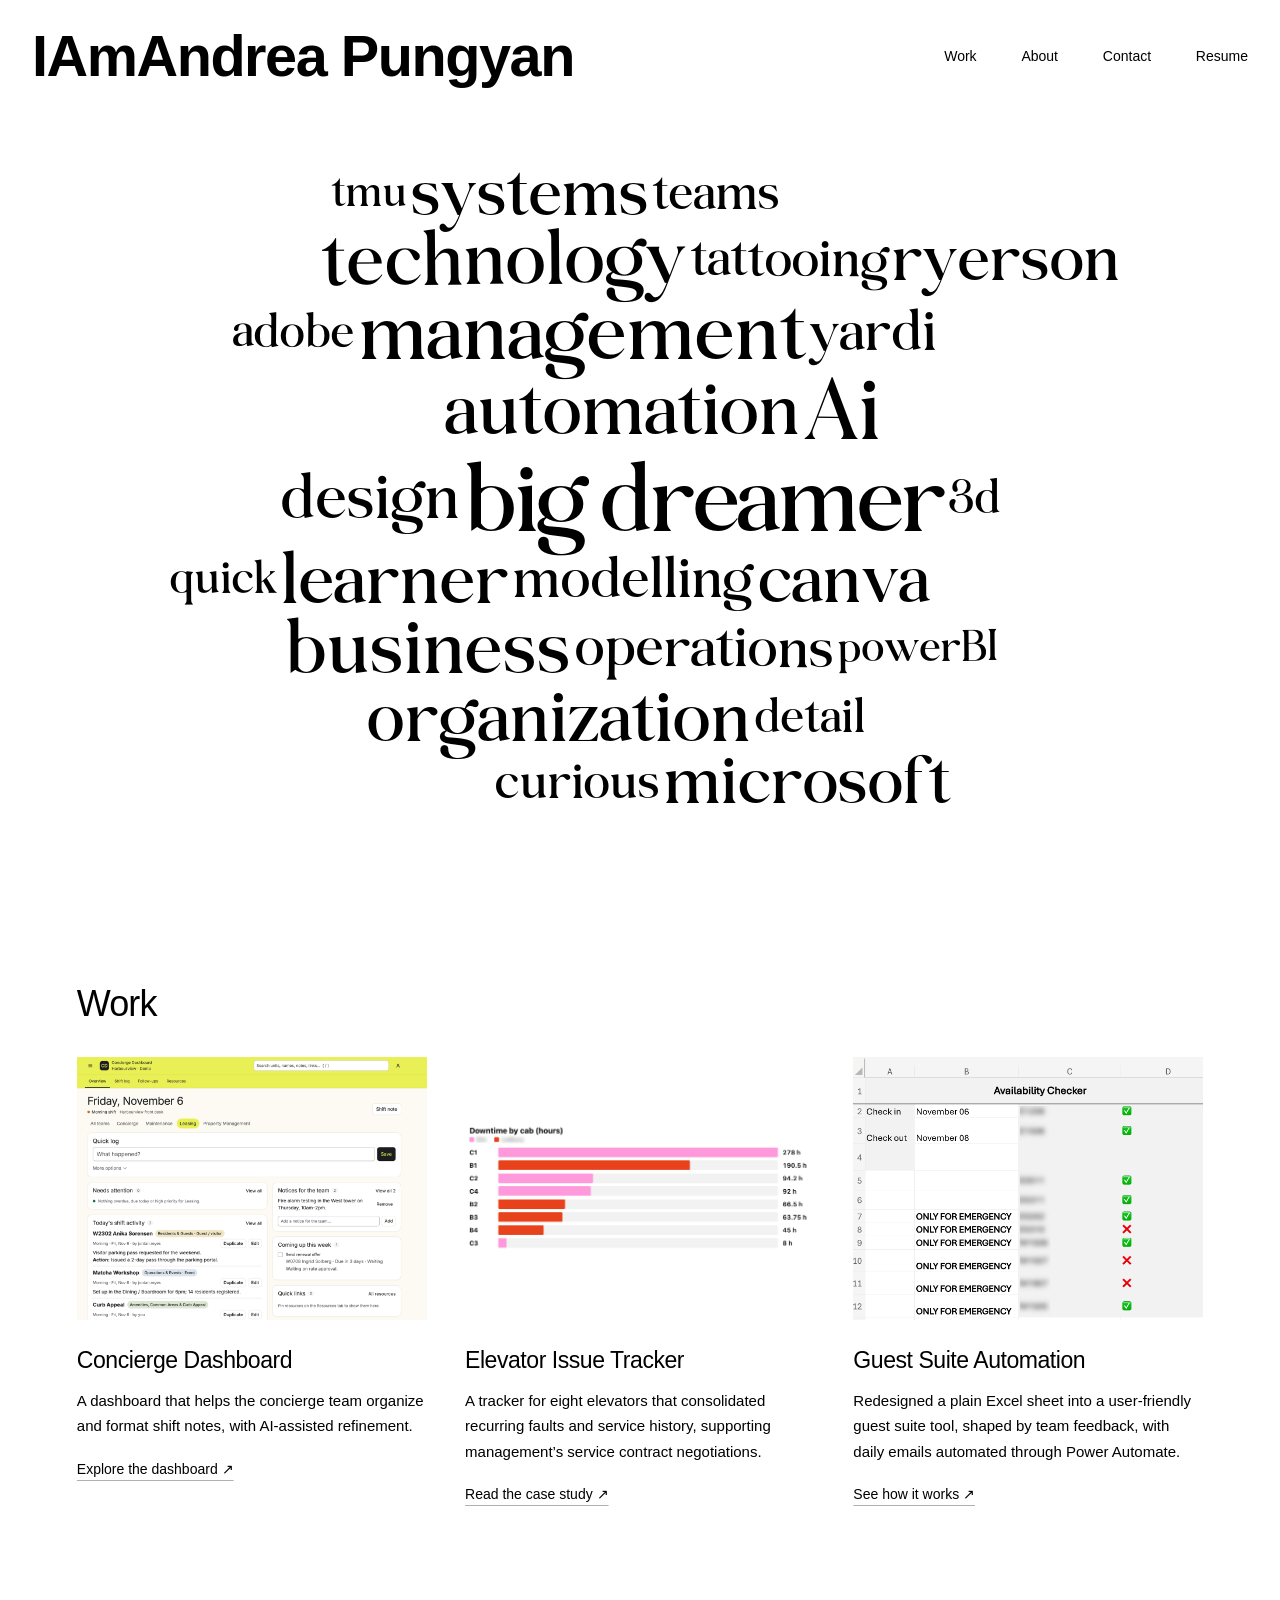
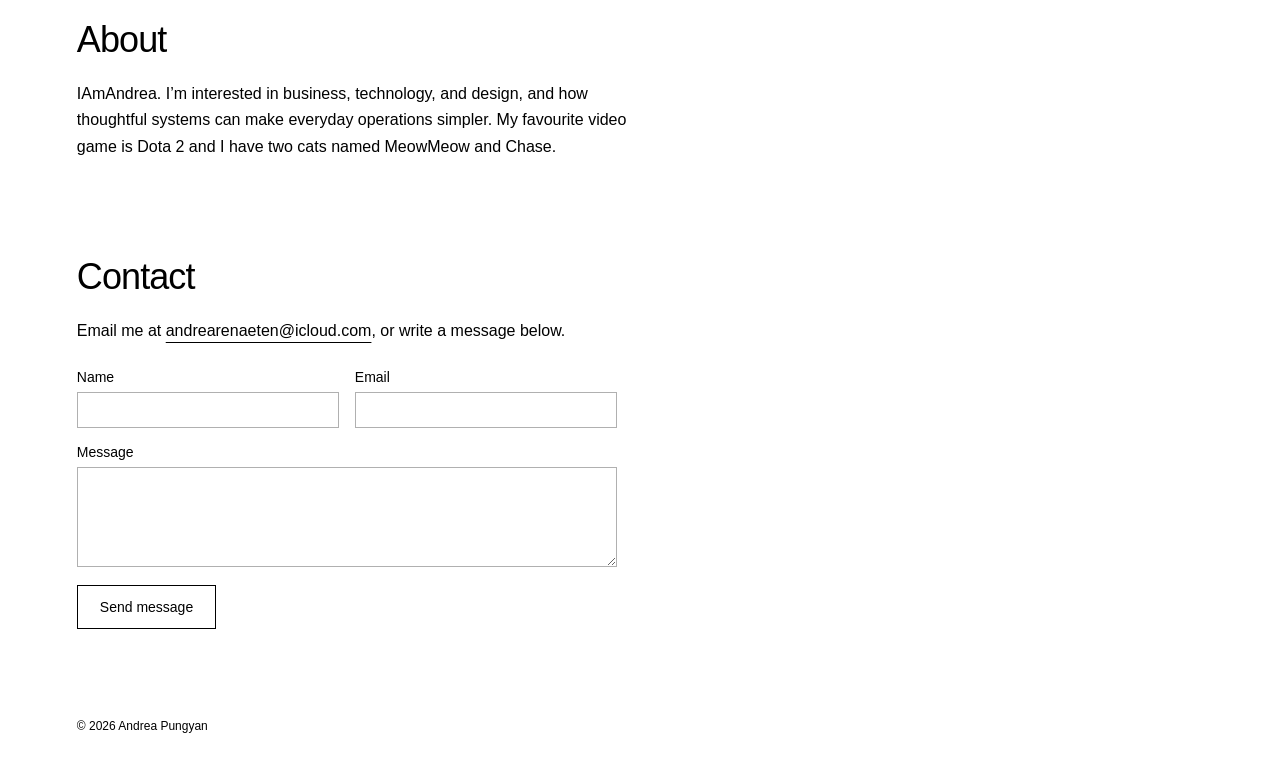
==== index.html @ ac5b0829 "serif for word cloud" ====
<!doctype html>
<html lang="en">
  <head>
    <meta charset="UTF-8" />
    <meta name="viewport" content="width=device-width, initial-scale=1" />
    <meta name="description" content="Andrea Pungyan’s personal portfolio." />
    <title>IAmAndrea</title>
    <link rel="icon" type="image/png" href="assets/A-logo.png?v=1" />
    <link rel="apple-touch-icon" href="assets/A-logo.png?v=1" />
    <link rel="stylesheet" href="style.css" />
  </head>
  <body>
    <a class="skip-link" href="#main">Skip to content</a>
    <header class="site-header">
      <a class="name" href="#" aria-label="Andrea Pungyan, home">IAmAndrea Pungyan<span class="name-period"></span></a>
      <button class="menu-toggle" type="button" aria-expanded="false" aria-controls="main-navigation" aria-label="Open menu" hidden>
        <svg width="24" height="24" viewBox="0 0 24 24" fill="none" stroke="currentColor" stroke-width="1.5" stroke-linecap="round" aria-hidden="true">
          <path class="menu-line-top" d="M4 6h16" />
          <path class="menu-line-middle" d="M4 12h16" />
          <path class="menu-line-bottom" d="M4 18h16" />
        </svg>
      </button>
      <nav id="main-navigation" aria-label="Main navigation">
        <a href="#work">Work</a>
        <a href="#about">About</a>
        <a href="#contact">Contact</a>
        <a href="resume.html">Resume</a>
      </nav>
    </header>

    <main id="main">
      <section class="intro" aria-label="A little about Andrea">
        <div class="intro-composition">
          <div class="word-map" role="list" aria-label="My world in words">
            <div class="word-row" role="presentation">
              <span class="word word-tmu" role="listitem" tabindex="0"><span class="word-label">tmu</span></span>
              <span class="word word-systems" role="listitem" tabindex="0"><span class="word-label">systems</span></span>
              <span class="word word-teams" role="listitem" tabindex="0"><span class="word-label">teams</span></span>
            </div>
            <div class="word-row" role="presentation">
              <span class="word word-technology" role="listitem" tabindex="0"><span class="word-label">technology</span></span>
              <span class="word word-tattoo" role="listitem" tabindex="0"><span class="word-label">tattooing</span></span>
              <span class="word word-ryerson" role="listitem" tabindex="0"><span class="word-label">ryerson</span></span>
            </div>
            <div class="word-row" role="presentation">
              <span class="word word-adobe" role="listitem" tabindex="0"><span class="word-label">adobe</span></span>
              <span class="word word-management" role="listitem" tabindex="0"><span class="word-label">management</span></span>
              <span class="word word-yardi" role="listitem" tabindex="0"><span class="word-label">yardi</span></span>
            </div>
            <div class="word-row" role="presentation">
              <span class="word word-automation" role="listitem" tabindex="0"><span class="word-label">automation</span></span>
              <span class="word word-ai" role="listitem" tabindex="0"><span class="word-label">Ai</span></span>
            </div>
            <div class="word-row" role="presentation">
              <span class="word word-design" role="listitem" tabindex="0"><span class="word-label">design</span></span>
              <span class="word word-dreamer" role="listitem" tabindex="0"><span class="word-label">big dreamer</span></span>
              <span class="word word-3d" role="listitem" tabindex="0"><span class="word-label">3d</span></span>
            </div>
            <div class="word-row" role="presentation">
              <span class="word word-quick" role="listitem" tabindex="0"><span class="word-label">quick</span></span>
              <span class="word word-learner" role="listitem" tabindex="0"><span class="word-label">learner</span></span>
              <span class="word word-modelling" role="listitem" tabindex="0"><span class="word-label">modelling</span></span>
              <span class="word word-canva" role="listitem" tabindex="0"><span class="word-label">canva</span></span>
            </div>
            <div class="word-row" role="presentation">
              <span class="word word-business" role="listitem" tabindex="0"><span class="word-label">business</span></span>
              <span class="word word-operations" role="listitem" tabindex="0"><span class="word-label">operations</span></span>
              <span class="word word-powerbi" role="listitem" tabindex="0"><span class="word-label">powerBI</span></span>
            </div>
            <div class="word-row" role="presentation">
              <span class="word word-organization" role="listitem" tabindex="0"><span class="word-label">organization</span></span>
              <span class="word word-detail" role="listitem" tabindex="0"><span class="word-label">detail</span></span>
            </div>
            <div class="word-row" role="presentation">
              <span class="word word-curious" role="listitem" tabindex="0"><span class="word-label">curious</span></span>
              <span class="word word-microsoft" role="listitem" tabindex="0"><span class="word-label">microsoft</span></span>
            </div>
          </div>
        </div>
      </section>
      <section class="work-section" id="work" aria-labelledby="work-title">
        <h2 id="work-title">Work</h2>
        <div class="project-grid">
          <article class="project">
            <a class="project-preview" href="concierge-dashboard.html" aria-label="View Concierge Dashboard">
              <img src="assets/concierge-dashboard.png" alt="Concierge Dashboard demo showing the quick log, shift activity, and team notices." width="1200" height="932" loading="lazy" style="object-position: center top;" />
            </a>
            <h3>Concierge Dashboard</h3>
            <p>A dashboard that helps the concierge team organize and format shift notes, with AI-assisted refinement.</p>
            <a class="project-link" href="https://a-pungyan.github.io/concierge-dashboard-demo/" target="_blank" rel="noopener noreferrer">Explore the dashboard ↗</a>
          </article>
          <article class="project">
            <a class="project-preview" href="elevator-issue-tracker.html" aria-label="View Elevator Issue Tracker">
              <img src="assets/downtimeByCab.png" alt="Bar graph comparing downtime hours across eight elevator cabs." width="1452" height="546" loading="lazy" style="object-fit: contain;" />
            </a>
            <h3>Elevator Issue Tracker</h3>
            <p>A tracker for eight elevators that consolidated recurring faults and service history, supporting management’s service contract negotiations.</p>
            <a class="project-link" href="elevator-issue-tracker.html">Read the case study ↗</a>
          </article>
          <article class="project">
            <a class="project-preview" href="guest-suite-automation.html" aria-label="View Guest Suite Automation">
              <img src="assets/guest-suite-availability-checker.png?v=3be7d9ba" alt="Guest suite availability checker showing check-in and check-out dates and suite availability." width="1466" height="1010" loading="lazy" style="object-position: center top;" />
            </a>
            <h3>Guest Suite Automation</h3>
            <p>Redesigned a plain Excel sheet into a user-friendly guest suite tool, shaped by team feedback, with daily emails automated through Power Automate.</p>
            <a class="project-link" href="guest-suite-automation.html">See how it works ↗</a>
          </article>
        </div>
      </section>
      <section class="about-section" id="about" aria-labelledby="about-title">
        <h2 id="about-title">About</h2>
        <p>IAmAndrea. I’m interested in business, technology, and design, and how thoughtful systems can make everyday operations simpler. My favourite video game is Dota 2 and I have two cats named MeowMeow and Chase.</p>
      </section>
      <section class="contact-section" id="contact" aria-labelledby="contact-title">
        <h2 id="contact-title">Contact</h2>
        <p>Email me at <a href="mailto:andrearenaeten@icloud.com">andrearenaeten@icloud.com</a>, or write a message below.</p>
        <form class="contact-form" action="https://formspree.io/f/xwlljlbe" method="post">
          <div class="contact-fields">
            <label for="contact-name">Name<input id="contact-name" name="name" type="text" autocomplete="name" required maxlength="120" /></label>
            <label for="contact-email">Email<input id="contact-email" name="email" type="email" autocomplete="email" required maxlength="254" /></label>
          </div>
          <label for="contact-message">Message<textarea id="contact-message" name="message" rows="4" required maxlength="5000"></textarea></label>
          <p class="contact-help" id="contact-help" role="status" aria-live="polite" aria-atomic="true"></p>
          <button class="contact-submit" type="submit">Send message</button>
        </form>
      </section>
    </main>

    <footer>© <span id="year">2026</span> Andrea Pungyan</footer>
    <script src="script.js"></script>
  </body>
</html>
---- style.css ----
@font-face {
  font-family: "Belgiano";
  src: url("assets/Belgiano Serif 2.otf") format("opentype");
  font-weight: 400;
  font-style: normal;
  font-display: swap;
}

@font-face {
  font-family: "Griffiths";
  src: url("assets/Griffiths.otf") format("opentype");
  font-weight: 400;
  font-style: normal;
  font-display: swap;
}

@font-face {
  font-family: "Keep Calm";
  src: url("KeepCalm-Medium.ttf") format("truetype");
  font-weight: 500;
  font-style: normal;
  font-display: swap;
}

@font-face {
  font-family: "TangoSans";
  src: url("assets/TangoSans_Bold.ttf") format("truetype");
  font-weight: 700;
  font-style: normal;
  font-display: swap;
}

:root {
  color-scheme: light;
  --background: #fff;
  --text: #000;
  --muted: #000;
  --line: #e8e8e8;
  font-family: "Helvetica Neue", Helvetica, Arial, sans-serif;
  color: var(--text);
  background: var(--background);
  font-synthesis: none;
  -webkit-font-smoothing: antialiased;
}

* { box-sizing: border-box; }
h1, h2, h3, .name { color: #000; }
html { scroll-behavior: smooth; }
body { --page-gutter: clamp(24px, 6vw, 96px); --header-gutter: clamp(20px, 2.5vw, 40px); margin: 0; padding: 0 var(--page-gutter); }
a { display: inline-block; color: inherit; text-decoration-thickness: 1px; text-underline-offset: 6px; }
a, button { -webkit-tap-highlight-color: #e8e8e8; transition: color 160ms ease-out, background-color 160ms ease-out, transform 160ms ease-out; }
a:hover, a:focus-visible { color: var(--text); }
a:active, button:active { transform: translateY(2px); }
a:focus-visible { outline: 2px solid var(--text); outline-offset: 7px; border-radius: 2px; }
::selection { color: var(--text); background: #e8e8e8; }
.site-header, main, footer { max-width: 1280px; margin-inline: auto; }
.site-header { max-width: none; margin-inline: calc(var(--header-gutter) - var(--page-gutter)); min-height: 112px; display: flex; align-items: center; justify-content: space-between; gap: 28px; }
.name { font-family: "Keep Calm", sans-serif; font-size: clamp(32px, 4.5vw, 60px); font-weight: 700; line-height: 1.12; letter-spacing: -0.025em; text-decoration: none; padding-block: 16px; min-width: 0; overflow-wrap: anywhere; }
.site-header { position: sticky; top: 0; z-index: 20; background: var(--background); }
.site-header:not(.menu-enabled) nav { flex-wrap: wrap; }
[hidden] { display: none !important; }
.menu-toggle { display: inline-flex; align-items: center; justify-content: center; width: 44px; height: 44px; padding: 10px; border: 0; border-radius: 4px; background: transparent; color: var(--text); cursor: pointer; }
.menu-toggle:hover, .menu-toggle[aria-expanded="true"] { color: var(--text); }
.menu-toggle:focus-visible { outline: 2px solid var(--text); outline-offset: 4px; }
.menu-toggle path { transform-origin: 12px 12px; transition: transform 180ms ease-out, opacity 180ms ease-out; }
.menu-toggle[aria-expanded="true"] .menu-line-top { transform: translateY(6px) rotate(45deg); transform-origin: 12px 6px; }
.menu-toggle[aria-expanded="true"] .menu-line-middle { opacity: 0; }
.menu-toggle[aria-expanded="true"] .menu-line-bottom { transform: translateY(-6px) rotate(-45deg); transform-origin: 12px 18px; }
.site-header.menu-enabled nav { position: absolute; top: calc(100% + 1px); right: 0; z-index: 10; min-width: 200px; padding: 16px 24px; flex-direction: column; gap: 4px; background: var(--background); border: 1px solid var(--line); }
.site-header.menu-enabled nav:not([hidden]) { transform-origin: top right; animation: menu-appear 200ms cubic-bezier(0.16, 1, 0.3, 1); }
@keyframes menu-appear {
  from { opacity: 0; transform: translateY(-8px) scale(0.98); }
  to { opacity: 1; transform: translateY(0) scale(1); }
}
nav { display: flex; gap: clamp(22px, 3.5vw, 48px); }
nav a { font-size: 14px; text-decoration: none; padding: 10px 12px; margin-inline: -12px; border-radius: 4px; }
nav a:hover { text-decoration: underline; }
.navigation-letter { position: fixed; z-index: 50; pointer-events: none; white-space: pre; transform-origin: center; }
.intro {
  position: relative;
  padding-block: calc(clamp(12px, 2vw, 28px) + 10px) clamp(88px, 10vw, 140px);
}
.intro-composition {
  position: relative;
  display: grid;
  width: max-content;
  margin-inline: auto;
  grid-template-columns: max-content;
  justify-content: center;
  align-items: start;
  transform: translate3d(var(--drift-x, 0px), var(--drift-y, 0px), 0);

}
.word-map {
  grid-area: 1 / 1 / 2 / 2;
  position: relative;
  z-index: 1;
  display: flex;
  flex-direction: column;
  align-items: center;
  gap: 0;
  max-width: 860px;
  margin-inline: auto;
  padding: 12px 0;
}
.word-row { display: flex; align-items: center; justify-content: center; gap: 4px; }
.word-row:first-child { transform: translateX(-19%); }
.word-row:nth-child(2) { transform: translateX(10%); }
.word-row:nth-child(3) { transform: translateX(-8%); }
.word-row:nth-child(4) { transform: translateX(5%); }
.word-row:nth-child(8) { transform: translateX(-5%); }
.word-row:nth-child(6) { transform: translateX(-12%); }
.word-row:last-child { transform: translateX(18%); }
.word {
  font-family: "Belgiano", Georgia, serif;
  --rotation: 0deg;
  --word-size: 3;
  display: inline-flex;
  align-items: center;
  justify-content: center;
  position: relative;
  padding: 0;
  font-size: clamp(11px, calc(var(--word-size) * 2vw), calc(var(--word-size) * 22px));
  line-height: 0.92;
  white-space: nowrap;
}
.word-label {
  display: inline-block;
  pointer-events: none;
  transform: rotate(var(--rotation));

}
.word:focus-visible { outline: none; }
.word:focus-visible .word-label { text-decoration: underline; text-underline-offset: 6px; text-decoration-thickness: 1px; }
.word-tmu { --word-size: 2.0; }
.word-systems { --word-size: 3.1; }
.word-technology { --word-size: 3.5; --rotation: -0.5deg; }
.word-tattoo { --word-size: 2.4; --rotation: 0.5deg; }
.word-ryerson { --word-size: 3.0; }
.word-management { --word-size: 3.7; }
.word-ai { --word-size: 4.0; }
.word-automation { --word-size: 3.4; }
.word-organization { --word-size: 3.3; }
.word-detail { --word-size: 2.2; }
.word-yardi { --word-size: 2.6; --rotation: -0.5deg; }
.word-design { --word-size: 2.9; font-weight: 500; }
.word-3d { --word-size: 2.2; }
.word-dreamer { --word-size: 4.4; font-family: "Belgiano", Georgia, serif; letter-spacing: -0.025em; padding: 3px 0; }
.word-quick { --word-size: 2.1; --rotation: -0.5deg; }
.word-learner { --word-size: 3.3; }
.word-modelling { --word-size: 2.6; }
.word-business { --word-size: 3.5; font-weight: 500; }
.word-operations { --word-size: 2.6; --rotation: 0.5deg; }
.word-curious { --word-size: 2.3; }
.word-powerbi { --word-size: 2.0; --rotation: -0.5deg; }
.word-teams { --word-size: 2.3; }
.word-adobe { --word-size: 2.2; --rotation: 0.5deg; }
.word-canva { --word-size: 3.2; }
.word-microsoft { --word-size: 3.1; }
.lens-char { display: inline-block; white-space: pre; }
.lens-ink { display: inline-block; transform: scale(var(--zoom, 1)); transition: transform 280ms cubic-bezier(0.22, 1, 0.36, 1); }
.word:focus-visible { z-index: 2; }
.word:focus-visible .lens-ink { transform: scale(1.65); }
h1 { margin: 0 0 22px; font-size: clamp(40px, 6.2vw, 80px); font-weight: 400; line-height: 1.08; letter-spacing: -0.04em; text-wrap: balance; }
p { color: var(--muted); font-size: 16px; line-height: 1.65; margin: 0; max-width: 65ch; }
.intro p { font-size: clamp(16px, 1.5vw, 19px); }
.work-section, .about-section, .contact-section, .project-detail section { scroll-margin-top: 150px; }
.work-section { padding-block: 32px 100px; }
.scroll-reveal.reveal-ready { opacity: 0; transform: translateY(48px) scale(0.985); transition: opacity 650ms ease-out, transform 850ms cubic-bezier(0.22, 1.08, 0.36, 1); }
.scroll-reveal.reveal-ready.is-visible { opacity: 1; transform: translateY(0) scale(1); }
.work-section > h2, .about-section > h2, .contact-section > h2 { font-size: clamp(26px, 3vw, 36px); font-weight: 400; letter-spacing: -0.025em; margin-bottom: 32px; }
.project-grid { display: grid; grid-template-columns: repeat(3, minmax(0, 1fr)); gap: clamp(24px, 3vw, 44px); }
.project { min-width: 0; }
.project-preview { display: block; overflow: hidden; aspect-ratio: 4 / 3; }
.project-preview img { display: block; width: 100%; height: 100%; object-fit: cover; transition: transform 350ms cubic-bezier(0.22, 1, 0.36, 1); }
.project-preview:hover img, .project-preview:focus-visible img { transform: scale(1.035); }
.project h3 { font-size: clamp(20px, 1.8vw, 24px); font-weight: 500; line-height: 1.3; letter-spacing: -0.02em; margin: 26px 0 12px; }
.project p { font-size: 15px; line-height: 1.7; }
.project-link { font-size: 14px; margin-top: 22px; text-decoration: underline; text-decoration-color: #b0b0b0; }
.project-link:hover { text-decoration-color: currentColor; }
.about-section { padding-block: 16px 80px; max-width: 700px; }
.about-section > h2 { margin-bottom: 20px; }
.contact-section { padding-block: 16px 64px; max-width: 540px; }
.contact-section > h2 { margin: 0 0 20px; }
.contact-form { margin-top: 24px; }
.contact-fields { display: grid; grid-template-columns: 1fr 1fr; gap: 16px; }
.contact-form label { display: grid; gap: 7px; font-size: 14px; margin-bottom: 16px; }
.contact-form input, .contact-form textarea { width: 100%; min-width: 0; padding: 8px 10px; border: 1px solid #b0b0b0; border-radius: 0; background: #fff; color: #000; font: inherit; font-size: 16px; caret-color: #000; }
.contact-form textarea { resize: vertical; min-height: 100px; }
.contact-form input:focus-visible, .contact-form textarea:focus-visible { outline: 2px solid #000; outline-offset: 3px; }
.contact-help { font-size: 13px; margin-bottom: 18px; }
.contact-submit { min-height: 44px; padding: 12px 22px; border: 1px solid #000; border-radius: 0; background: #fff; color: #000; font: inherit; font-size: 14px; cursor: pointer; }
.contact-submit:hover { text-decoration: underline; text-underline-offset: 4px; }
.contact-submit:focus-visible { outline: 2px solid #000; outline-offset: 4px; }
.contact-submit:disabled { opacity: 0.55; cursor: wait; }
@media (max-width: 600px) { .contact-fields { grid-template-columns: 1fr; gap: 0; } }
.project-detail { max-width: 1120px; padding-block: 40px 80px; }
.project-detail p { max-width: none; }
.back-link { font-size: 14px; margin-bottom: 40px; }
.project-detail h1 { font-size: clamp(36px, 5vw, 64px); }
.project-summary { font-size: 19px; max-width: 65ch; margin-bottom: 72px; }
.project-summary:has(+ .demo-link) { margin-bottom: 12px; }
.demo-link { margin-bottom: 64px; }
.project-detail section { margin-bottom: 56px; }
.project-detail section p + p { margin-top: 18px; }
.excel-highlight { padding: 2px 5px; }
.excel-highlight-red { background: #ffc7ce; color: #9c0006; }
.excel-highlight-yellow { background: #ffeb9c; color: #9c6500; }
.excel-highlight-orange { background: #fce4d6; color: #843c0c; }
.excel-highlight-green { background: #c6efce; color: #006100; }
.project-detail section h2 { font-size: 24px; font-weight: 700; margin-bottom: 16px; }
.project-detail figure { margin: 24px 0 0; min-width: 0; }
.project-detail figure img { display: block; width: auto; max-width: 100%; height: auto; max-height: 440px; object-fit: contain; margin-inline: auto; }
.project-detail figure { max-width: 100%; }
.screenshot-link { display: block; }
.elevator-screenshots figure { max-width: 820px; }
.elevator-screenshots figure img { width: 100%; max-height: none; margin: 0; }
.screenshot-gallery { display: grid; grid-template-columns: repeat(2, minmax(0, 1fr)); gap: 28px; align-items: start; }
.screenshot-gallery > h2, .screenshot-gallery > figure:first-of-type { grid-column: 1 / -1; }
.screenshot-gallery > h2 { margin-bottom: 0; }
.screenshot-gallery > figure { width: 100%; margin-top: 0; }
.project-detail .screenshot-gallery img { width: 100%; max-height: none; margin: 0; }
.screenshot-gallery > figure:not(:first-of-type) .screenshot-link { aspect-ratio: 1.45; display: flex; align-items: flex-start; }
.project-detail .screenshot-gallery > figure:not(:first-of-type) img { width: 100%; height: 100%; object-fit: contain; object-position: top; }
.automation-flow { display: grid; grid-template-columns: minmax(0, 1fr) 260px; column-gap: 36px; align-items: start; }
.automation-flow > h2 { grid-column: 1 / -1; }
.automation-flow > p { grid-column: 1; }
.automation-flow > figure { grid-column: 2; grid-row: 2 / span 3; margin: 0; }
.flow-image-link { display: block; max-width: 300px; margin-inline: auto; }
.project-detail .flow-image-link img { max-height: 520px; }
.project-detail figcaption { font-size: 13px; color: var(--muted); margin-top: 12px; }
.resume-page { padding-block: 64px; min-height: calc(100svh - 180px); }
.resume-page h1 { font-size: clamp(28px, 4vw, 44px); }
h2 { font-size: 16px; font-weight: 500; margin: 0 0 16px; }
footer { padding-block: 26px; color: var(--muted); font-size: 12px; }
.skip-link { position: absolute; left: 24px; top: -80px; padding: 12px; background: var(--background); }
.skip-link:focus { top: 12px; }
.back-to-top {
  position: fixed;
  right: max(20px, env(safe-area-inset-right));
  bottom: max(20px, env(safe-area-inset-bottom));
  z-index: 30;
  min-height: 44px;
  padding: 10px 14px;
  border: 1px solid var(--line);
  border-radius: 4px;
  background: var(--background);
  color: var(--text);
  font: inherit;
  font-size: 12px;
  cursor: pointer;
}
.back-to-top:hover { border-color: var(--text); }
.back-to-top:focus-visible { outline: 2px solid var(--text); outline-offset: 4px; }
.inverting-cursor {
  position: fixed;
  top: 0;
  left: 0;
  width: 24px;
  height: 24px;
  border-radius: 50%;
  background: #fff;
  mix-blend-mode: difference;
  pointer-events: none;
  z-index: 2147483647;
}
@media (hover: hover) and (pointer: fine) and (forced-colors: none) {
  html.custom-cursor, html.custom-cursor * { cursor: none !important; }
}
@media (max-width: 600px) {
  .site-header { min-height: 112px; flex-wrap: wrap; align-content: center; gap: 12px; padding-block: 24px; }
  .name { width: auto; flex: 1; padding-block: 8px; }
  nav { gap: 28px; }
  .site-header:not(.menu-enabled) nav { flex-basis: 100%; gap: 22px; }
  .intro { padding-block: 22px 48px; }
  .word-map { gap: 0; padding: 10px 0; }
  .word { font-size: clamp(11px, calc(var(--word-size) * 0.85vw), 24px); }
  .word-row { gap: 3px; }
  .project-grid { grid-template-columns: 1fr; gap: 56px; }
  .screenshot-gallery { grid-template-columns: 1fr; gap: 28px; }
  .automation-flow { display: block; }
  .automation-flow > figure { margin-top: 24px; }
  .project-detail figure img { max-height: 380px; }
  .project-detail .flow-image-link img { max-height: 440px; }
  .work-section { padding-bottom: 72px; }
  .about-section { padding-bottom: 56px; }
}
@media (prefers-reduced-motion: reduce) {
  .scroll-reveal.reveal-ready { opacity: 1; transform: none; transition: none; }
  .intro-composition { transform: none; transition: none; }
  html { scroll-behavior: auto; }
  .menu-toggle path { transition: none; }
  a, button { transition: none; }
  .site-header.menu-enabled nav:not([hidden]) { animation: none; }
  a:active, button:active { transform: none; }
  .word-map .word .word-label { transition: none; }
  .word-map .word .word-label { transform: rotate(var(--rotation)); }
  .word-map .lens-ink { transition: none; transform: none; }
  .project-preview img { transition: none; }
  .project-preview:hover img, .project-preview:focus-visible img { transform: none; }
}
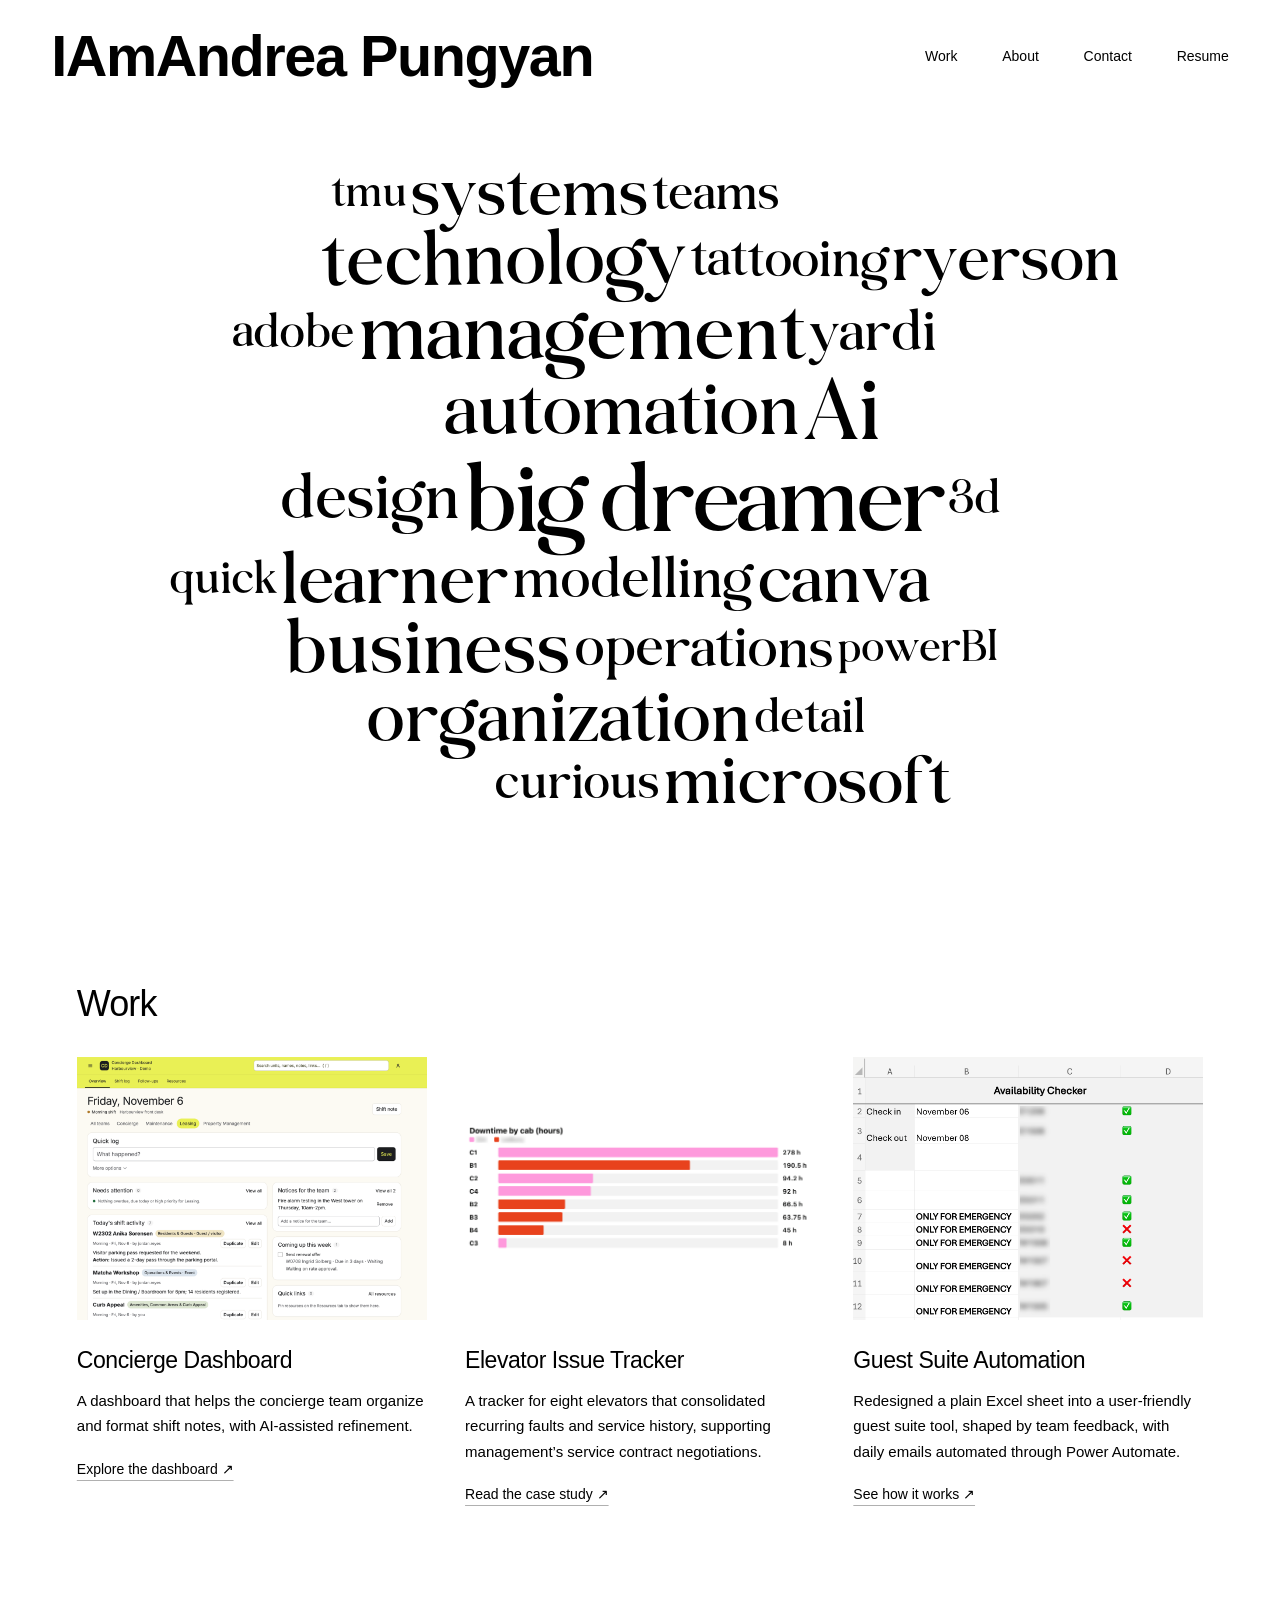
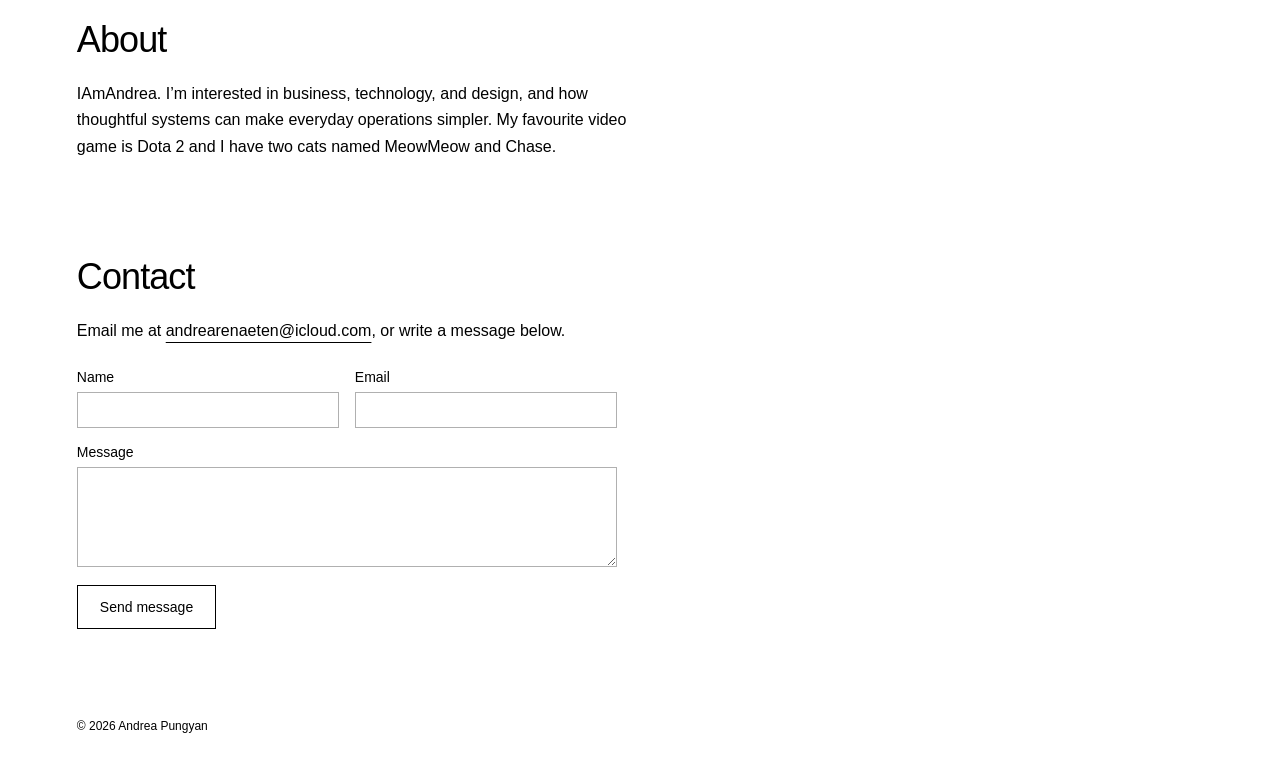
==== commit e0a37761: "mobile adjustments" ====
--- a/index.html
+++ b/index.html
@@ -7,7 +7,7 @@
     <title>IAmAndrea</title>
     <link rel="icon" type="image/png" href="assets/A-logo.png?v=1" />
     <link rel="apple-touch-icon" href="assets/A-logo.png?v=1" />
-    <link rel="stylesheet" href="style.css" />
+    <link rel="stylesheet" href="style.css?v=mobile-top-5" />
   </head>
   <body>
     <a class="skip-link" href="#main">Skip to content</a>
@@ -127,6 +127,6 @@
     </main>
 
     <footer>© <span id="year">2026</span> Andrea Pungyan</footer>
-    <script src="script.js"></script>
+    <script src="script.js?v=scroll-reveal-2"></script>
   </body>
 </html>
--- a/style.css
+++ b/style.css
@@ -46,7 +46,7 @@
 * { box-sizing: border-box; }
 h1, h2, h3, .name { color: #000; }
 html { scroll-behavior: smooth; }
-body { --page-gutter: clamp(24px, 6vw, 96px); --header-gutter: clamp(20px, 2.5vw, 40px); margin: 0; padding: 0 var(--page-gutter); }
+body { --page-gutter: clamp(24px, 6vw, 96px); --header-gutter: clamp(32px, 4vw, 64px); margin: 0; padding: 0 var(--page-gutter); }
 a { display: inline-block; color: inherit; text-decoration-thickness: 1px; text-underline-offset: 6px; }
 a, button { -webkit-tap-highlight-color: #e8e8e8; transition: color 160ms ease-out, background-color 160ms ease-out, transform 160ms ease-out; }
 a:hover, a:focus-visible { color: var(--text); }
@@ -268,13 +268,22 @@
   html.custom-cursor, html.custom-cursor * { cursor: none !important; }
 }
 @media (max-width: 600px) {
-  .site-header { min-height: 112px; flex-wrap: wrap; align-content: center; gap: 12px; padding-block: 24px; }
-  .name { width: auto; flex: 1; padding-block: 8px; }
+  body { --header-gutter: 20px; }
+  .site-header { min-height: 0; flex-wrap: wrap; align-content: start; gap: 0; padding-block: 8px; }
+  .name { width: auto; flex: 1; padding-block: 4px; }
   nav { gap: 28px; }
   .site-header:not(.menu-enabled) nav { flex-basis: 100%; gap: 22px; }
-  .intro { padding-block: 22px 48px; }
+  .intro {
+    min-height: 100lvh;
+    display: flex;
+    align-items: flex-start;
+    justify-content: center;
+    padding-block: 24px 120px;
+    overflow-x: clip;
+  }
   .word-map { gap: 0; padding: 10px 0; }
-  .word { font-size: clamp(11px, calc(var(--word-size) * 0.85vw), 24px); }
+  .intro-composition { flex-shrink: 0; }
+  .word { font-size: clamp(26px, calc(var(--word-size) * 3.5vw), 90px); }
   .word-row { gap: 3px; }
   .project-grid { grid-template-columns: 1fr; gap: 56px; }
   .screenshot-gallery { grid-template-columns: 1fr; gap: 28px; }
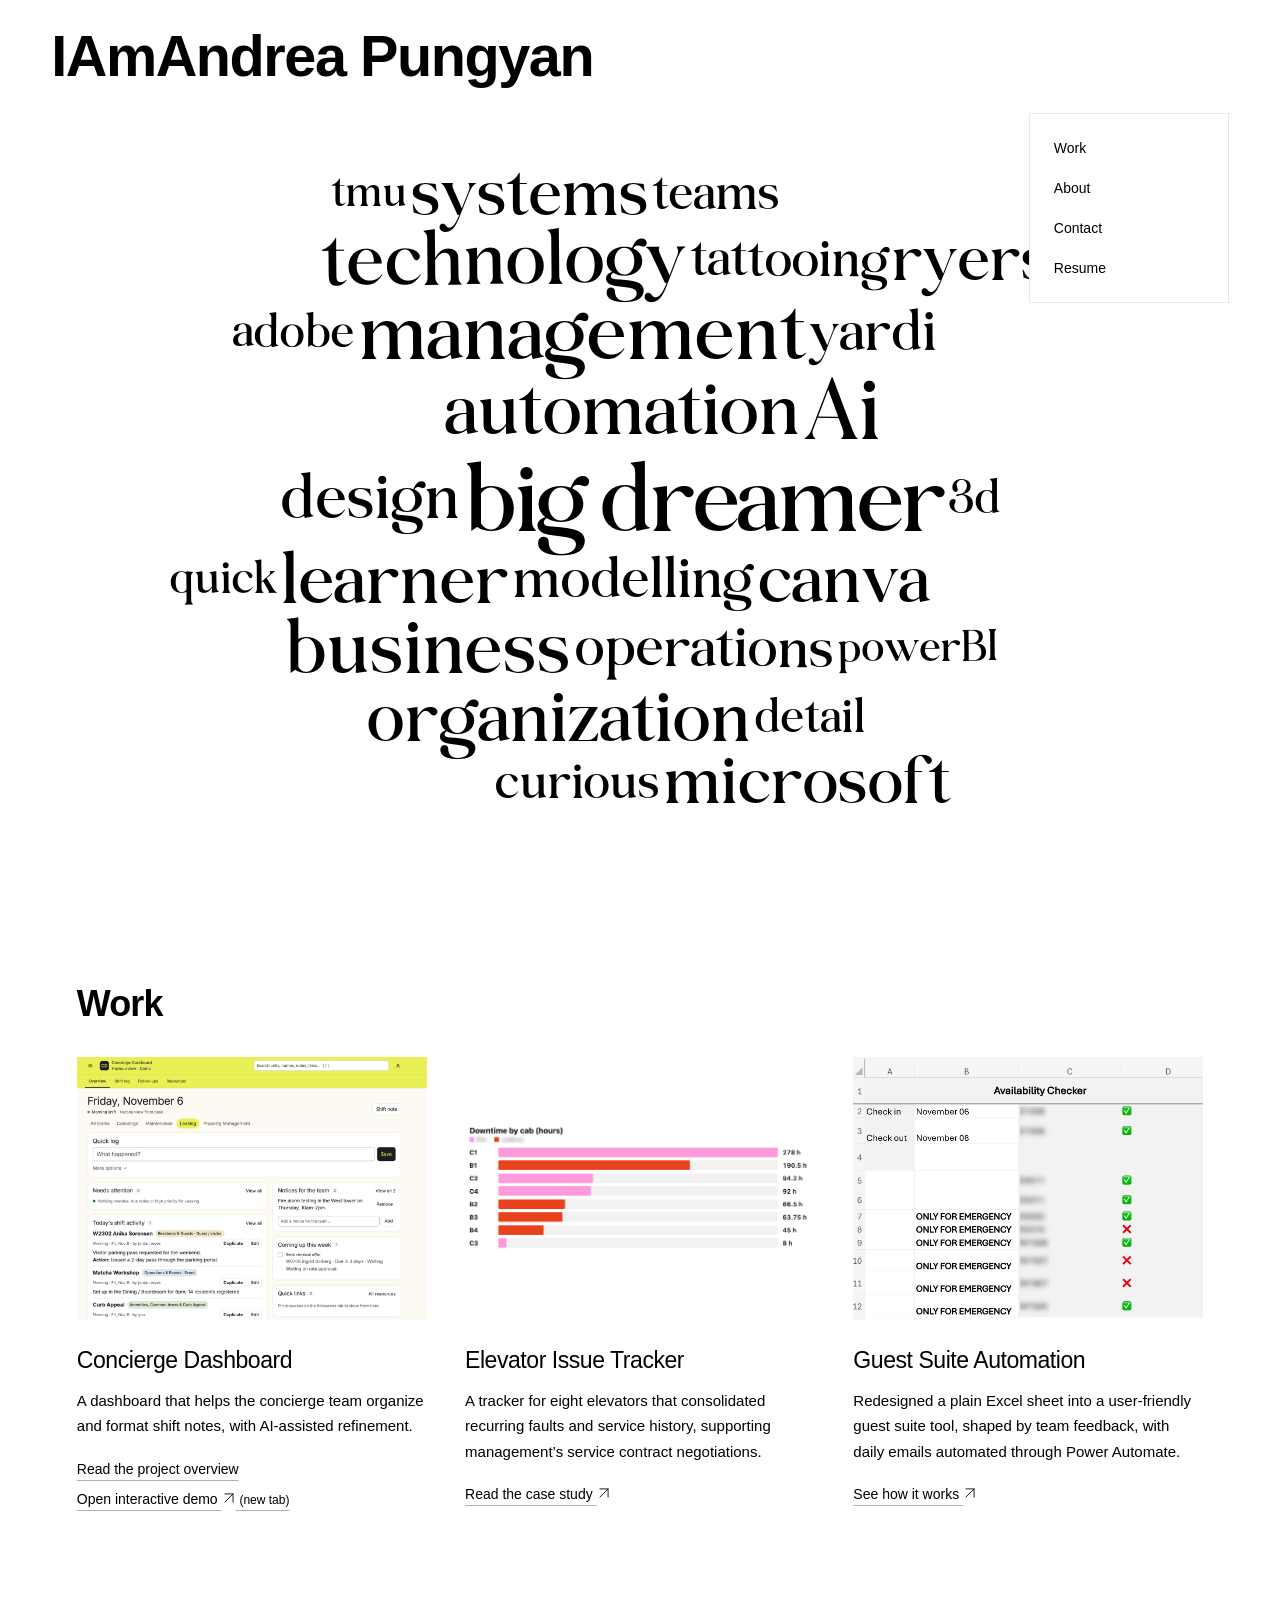
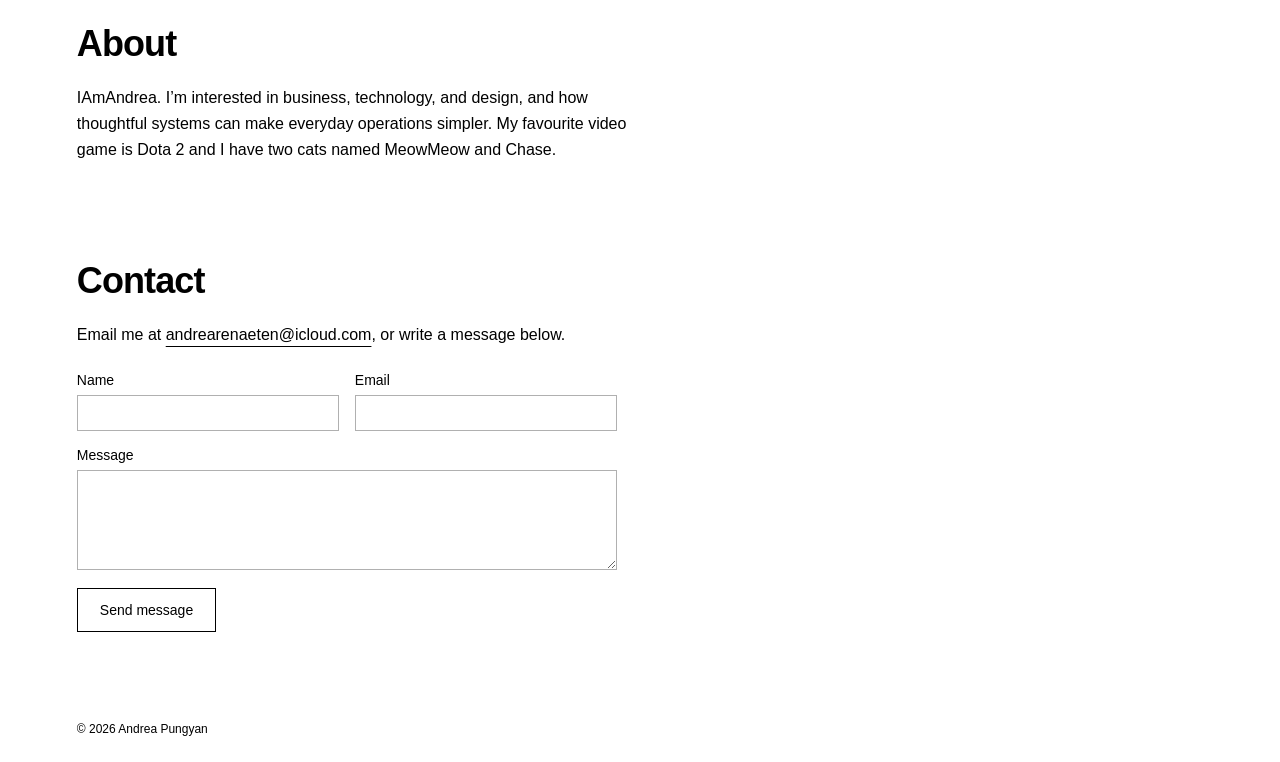
==== commit b234c069: "resume" ====
--- a/index.html
+++ b/index.html
@@ -7,7 +7,7 @@
     <title>IAmAndrea</title>
     <link rel="icon" type="image/png" href="assets/A-logo.png?v=1" />
     <link rel="apple-touch-icon" href="assets/A-logo.png?v=1" />
-    <link rel="stylesheet" href="style.css?v=mobile-top-5" />
+    <link rel="stylesheet" href="style.css?v=mobile-header-6" />
   </head>
   <body>
     <a class="skip-link" href="#main">Skip to content</a>
@@ -82,12 +82,15 @@
         <h2 id="work-title">Work</h2>
         <div class="project-grid">
           <article class="project">
-            <a class="project-preview" href="concierge-dashboard.html" aria-label="View Concierge Dashboard">
+            <a class="project-preview" href="concierge-dashboard.html" aria-label="Read the Concierge Dashboard project overview">
               <img src="assets/concierge-dashboard.png" alt="Concierge Dashboard demo showing the quick log, shift activity, and team notices." width="1200" height="932" loading="lazy" style="object-position: center top;" />
             </a>
             <h3>Concierge Dashboard</h3>
             <p>A dashboard that helps the concierge team organize and format shift notes, with AI-assisted refinement.</p>
-            <a class="project-link" href="https://a-pungyan.github.io/concierge-dashboard-demo/" target="_blank" rel="noopener noreferrer">Explore the dashboard ↗</a>
+            <div class="project-actions">
+              <a class="project-link" href="concierge-dashboard.html">Read the project overview</a>
+              <a class="project-link" href="https://a-pungyan.github.io/concierge-dashboard-demo/" target="_blank" rel="noopener noreferrer">Open interactive demo <svg class="link-arrow" width="14" height="14" viewBox="0 0 24 24" fill="none" stroke="currentColor" stroke-width="1.5" stroke-linecap="round" stroke-linejoin="round" aria-hidden="true" focusable="false"><path d="M5 19 19 5M5 5h14v14" /></svg> <span class="link-context">(new tab)</span></a>
+            </div>
           </article>
           <article class="project">
             <a class="project-preview" href="elevator-issue-tracker.html" aria-label="View Elevator Issue Tracker">
@@ -95,7 +98,7 @@
             </a>
             <h3>Elevator Issue Tracker</h3>
             <p>A tracker for eight elevators that consolidated recurring faults and service history, supporting management’s service contract negotiations.</p>
-            <a class="project-link" href="elevator-issue-tracker.html">Read the case study ↗</a>
+            <a class="project-link" href="elevator-issue-tracker.html">Read the case study <svg class="link-arrow" width="14" height="14" viewBox="0 0 24 24" fill="none" stroke="currentColor" stroke-width="1.5" stroke-linecap="round" stroke-linejoin="round" aria-hidden="true" focusable="false"><path d="M5 19 19 5M5 5h14v14" /></svg></a>
           </article>
           <article class="project">
             <a class="project-preview" href="guest-suite-automation.html" aria-label="View Guest Suite Automation">
@@ -103,7 +106,7 @@
             </a>
             <h3>Guest Suite Automation</h3>
             <p>Redesigned a plain Excel sheet into a user-friendly guest suite tool, shaped by team feedback, with daily emails automated through Power Automate.</p>
-            <a class="project-link" href="guest-suite-automation.html">See how it works ↗</a>
+            <a class="project-link" href="guest-suite-automation.html">See how it works <svg class="link-arrow" width="14" height="14" viewBox="0 0 24 24" fill="none" stroke="currentColor" stroke-width="1.5" stroke-linecap="round" stroke-linejoin="round" aria-hidden="true" focusable="false"><path d="M5 19 19 5M5 5h14v14" /></svg></a>
           </article>
         </div>
       </section>
--- a/style.css
+++ b/style.css
@@ -75,7 +75,7 @@
 nav { display: flex; gap: clamp(22px, 3.5vw, 48px); }
 nav a { font-size: 14px; text-decoration: none; padding: 10px 12px; margin-inline: -12px; border-radius: 4px; }
 nav a:hover { text-decoration: underline; }
-.navigation-letter { position: fixed; z-index: 50; pointer-events: none; white-space: pre; transform-origin: center; }
+.navigation-letter { position: absolute; z-index: 50; pointer-events: none; white-space: pre; transform-origin: center; }
 .intro {
   position: relative;
   padding-block: calc(clamp(12px, 2vw, 28px) + 10px) clamp(88px, 10vw, 140px);
@@ -168,9 +168,14 @@
 .work-section { padding-block: 32px 100px; }
 .scroll-reveal.reveal-ready { opacity: 0; transform: translateY(48px) scale(0.985); transition: opacity 650ms ease-out, transform 850ms cubic-bezier(0.22, 1.08, 0.36, 1); }
 .scroll-reveal.reveal-ready.is-visible { opacity: 1; transform: translateY(0) scale(1); }
-.work-section > h2, .about-section > h2, .contact-section > h2 { font-size: clamp(26px, 3vw, 36px); font-weight: 400; letter-spacing: -0.025em; margin-bottom: 32px; }
+.work-section > h2, .about-section > h2, .contact-section > h2 { font-size: clamp(26px, 3vw, 36px); font-weight: 700; letter-spacing: -0.025em; margin-bottom: 32px; }
 .project-grid { display: grid; grid-template-columns: repeat(3, minmax(0, 1fr)); gap: clamp(24px, 3vw, 44px); }
-.project { min-width: 0; }
+.project { min-width: 0; transition: opacity 250ms ease-out; }
+.project-grid:has(.project:focus-within) .project:not(:focus-within) { opacity: 0.45; }
+@media (hover: hover) and (pointer: fine) {
+  .project-grid:has(.project:hover) .project:not(:hover):not(:focus-within) { opacity: 0.45; }
+  .project-grid:has(.project:hover) .project:hover { opacity: 1; }
+}
 .project-preview { display: block; overflow: hidden; aspect-ratio: 4 / 3; }
 .project-preview img { display: block; width: 100%; height: 100%; object-fit: cover; transition: transform 350ms cubic-bezier(0.22, 1, 0.36, 1); }
 .project-preview:hover img, .project-preview:focus-visible img { transform: scale(1.035); }
@@ -178,6 +183,10 @@
 .project p { font-size: 15px; line-height: 1.7; }
 .project-link { font-size: 14px; margin-top: 22px; text-decoration: underline; text-decoration-color: #b0b0b0; }
 .project-link:hover { text-decoration-color: currentColor; }
+.project-actions { display: flex; flex-direction: column; align-items: flex-start; gap: 14px; margin-top: 22px; }
+.project-actions .project-link { margin-top: 0; }
+.link-context { font-size: 12px; }
+.link-arrow { display: inline-block; vertical-align: -0.1em; flex-shrink: 0; }
 .about-section { padding-block: 16px 80px; max-width: 700px; }
 .about-section > h2 { margin-bottom: 20px; }
 .contact-section { padding-block: 16px 64px; max-width: 540px; }
@@ -230,7 +239,12 @@
 .project-detail .flow-image-link img { max-height: 520px; }
 .project-detail figcaption { font-size: 13px; color: var(--muted); margin-top: 12px; }
 .resume-page { padding-block: 64px; min-height: calc(100svh - 180px); }
-.resume-page h1 { font-size: clamp(28px, 4vw, 44px); }
+.resume-heading { display: flex; justify-content: space-between; align-items: center; flex-wrap: wrap; gap: 20px; margin-bottom: 20px; }
+.resume-page h1 { font-size: clamp(28px, 4vw, 44px); font-weight: 700; margin: 0; }
+.resume-download { border: 1px solid #000; border-radius: 0; padding: 12px 18px; font-size: 14px; text-decoration: none; min-height: 44px; }
+.resume-download:hover { text-decoration: underline; }
+.resume-open { font-size: 14px; margin-bottom: 24px; }
+.resume-document { display: block; width: 100%; height: 80vh; height: 80svh; min-height: 480px; border: 0; }
 h2 { font-size: 16px; font-weight: 500; margin: 0 0 16px; }
 footer { padding-block: 26px; color: var(--muted); font-size: 12px; }
 .skip-link { position: absolute; left: 24px; top: -80px; padding: 12px; background: var(--background); }
@@ -270,7 +284,8 @@
 @media (max-width: 600px) {
   body { --header-gutter: 20px; }
   .site-header { min-height: 0; flex-wrap: wrap; align-content: start; gap: 0; padding-block: 8px; }
-  .name { width: auto; flex: 1; padding-block: 4px; }
+  .name { width: 100%; flex: 0 0 100%; padding-block: 4px; font-size: clamp(22px, 6vw, 32px); white-space: nowrap; overflow-wrap: normal; }
+  .site-header.menu-enabled .name { width: calc(100% - 56px); flex: 1 1 auto; max-width: calc(100% - 56px); font-size: clamp(20px, 5.3vw, 28px); }
   nav { gap: 28px; }
   .site-header:not(.menu-enabled) nav { flex-basis: 100%; gap: 22px; }
   .intro {
@@ -278,7 +293,7 @@
     display: flex;
     align-items: flex-start;
     justify-content: center;
-    padding-block: 24px 120px;
+    padding-block: calc(24px + 10svh) max(24px, calc(120px - 10svh));
     overflow-x: clip;
   }
   .word-map { gap: 0; padding: 10px 0; }
@@ -295,6 +310,7 @@
   .about-section { padding-bottom: 56px; }
 }
 @media (prefers-reduced-motion: reduce) {
+  .project { transition: none; }
   .scroll-reveal.reveal-ready { opacity: 1; transform: none; transition: none; }
   .intro-composition { transform: none; transition: none; }
   html { scroll-behavior: auto; }
@@ -308,3 +324,4 @@
   .project-preview img { transition: none; }
   .project-preview:hover img, .project-preview:focus-visible img { transform: none; }
 }
+
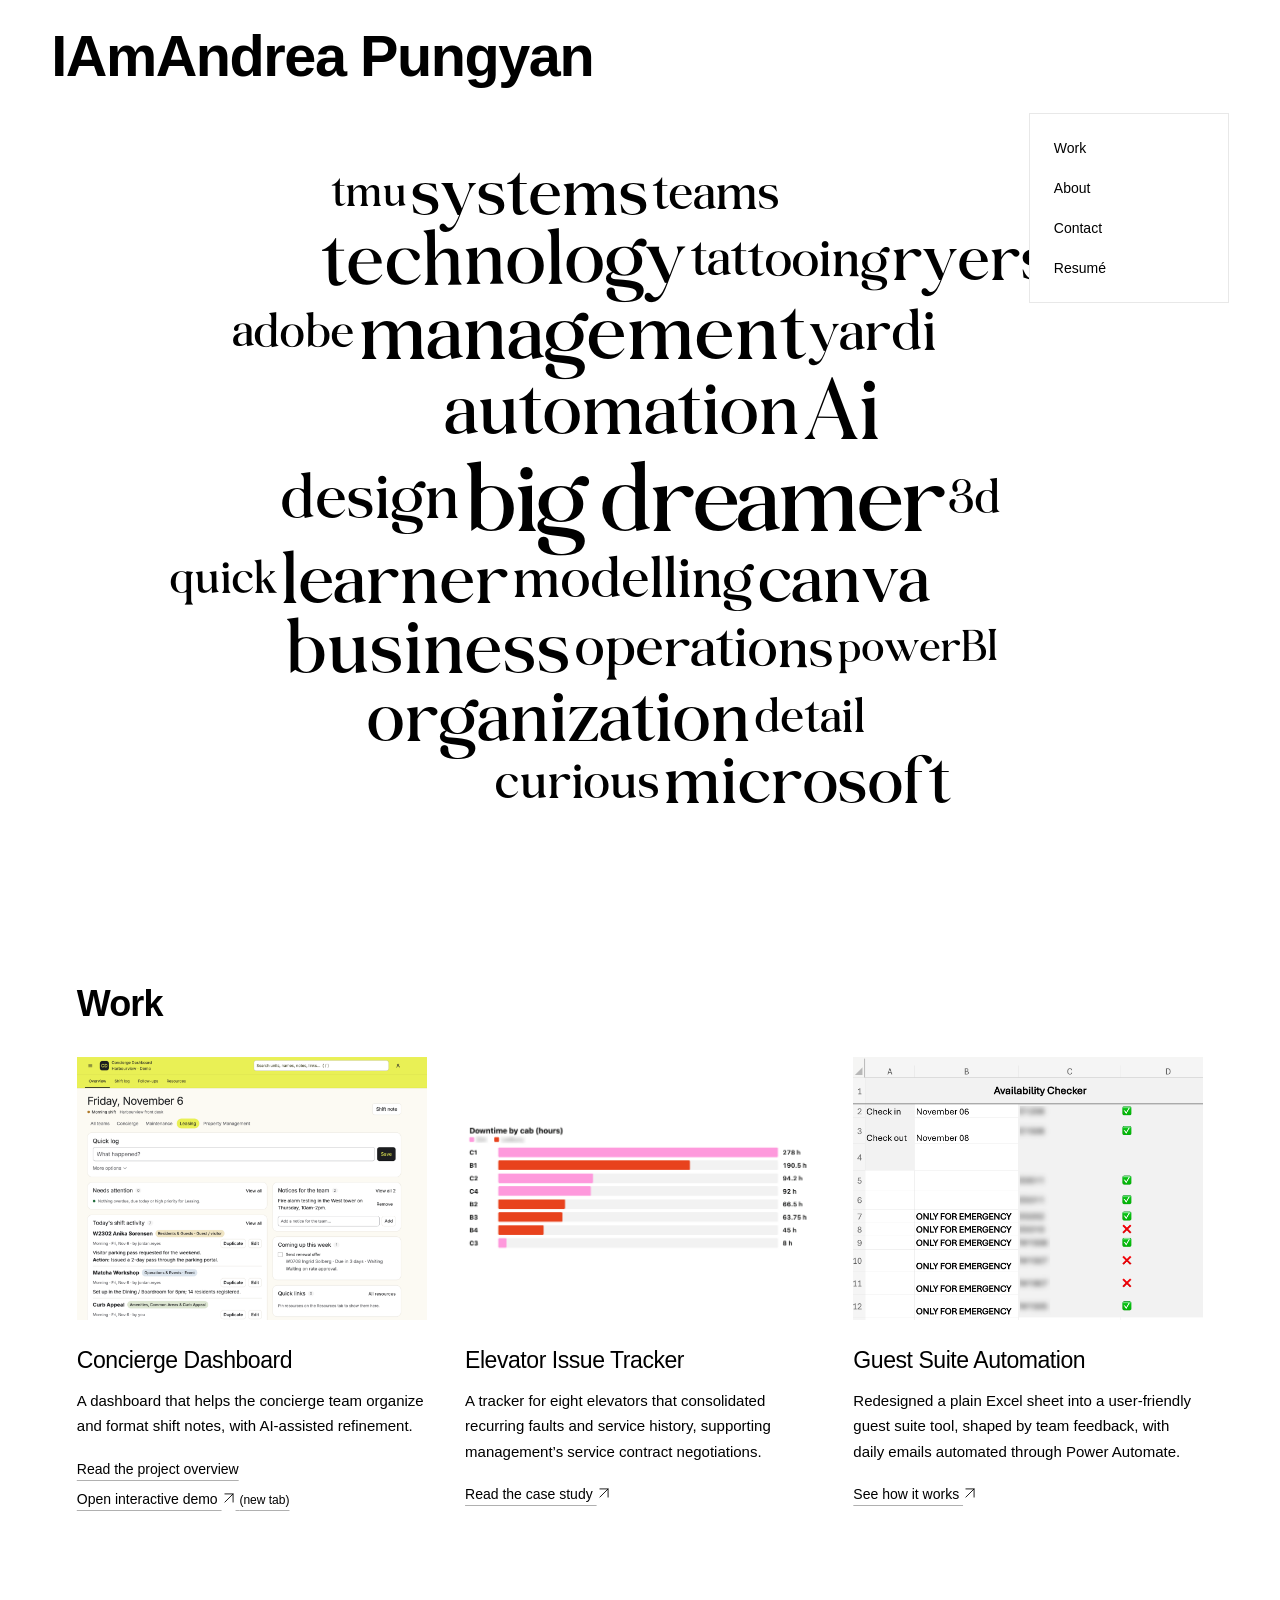
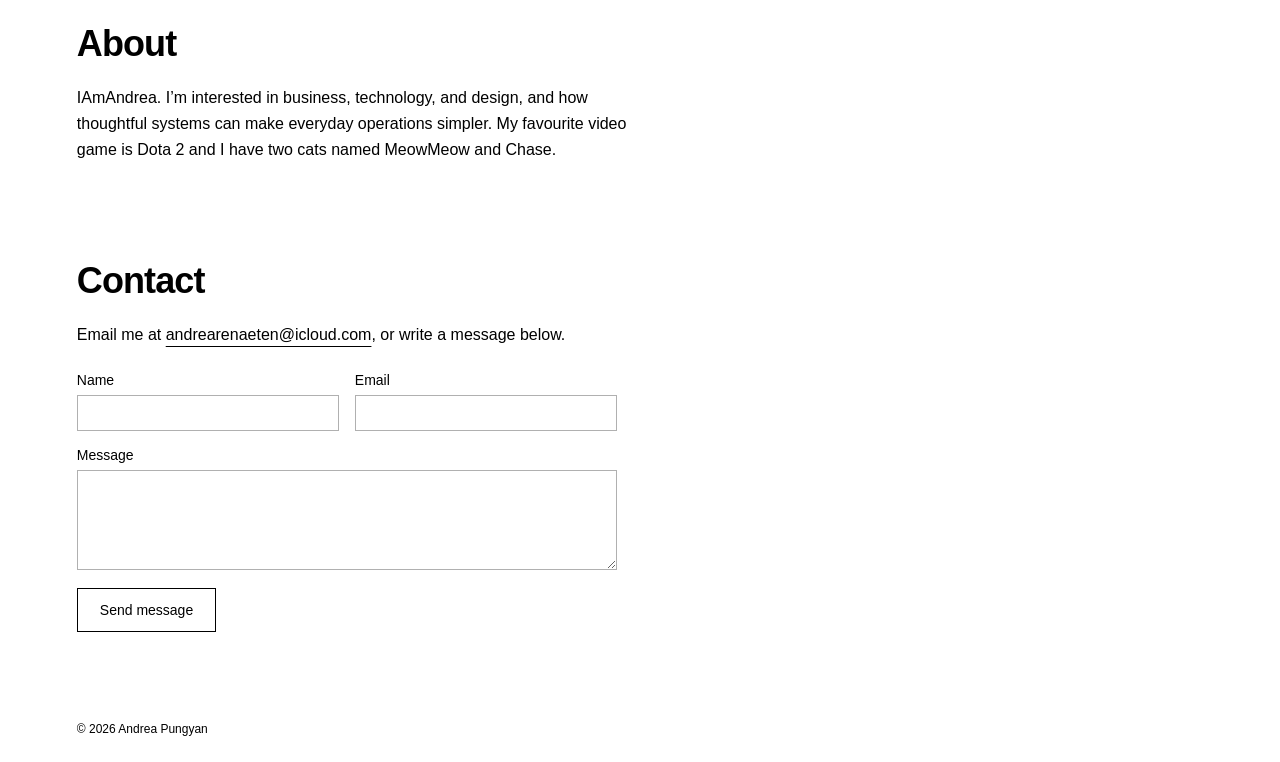
==== commit bc9361d9: "resume" ====
--- a/index.html
+++ b/index.html
@@ -24,7 +24,7 @@
         <a href="#work">Work</a>
         <a href="#about">About</a>
         <a href="#contact">Contact</a>
-        <a href="resume.html">Resume</a>
+        <a href="resume.html">Resumé</a>
       </nav>
     </header>
 
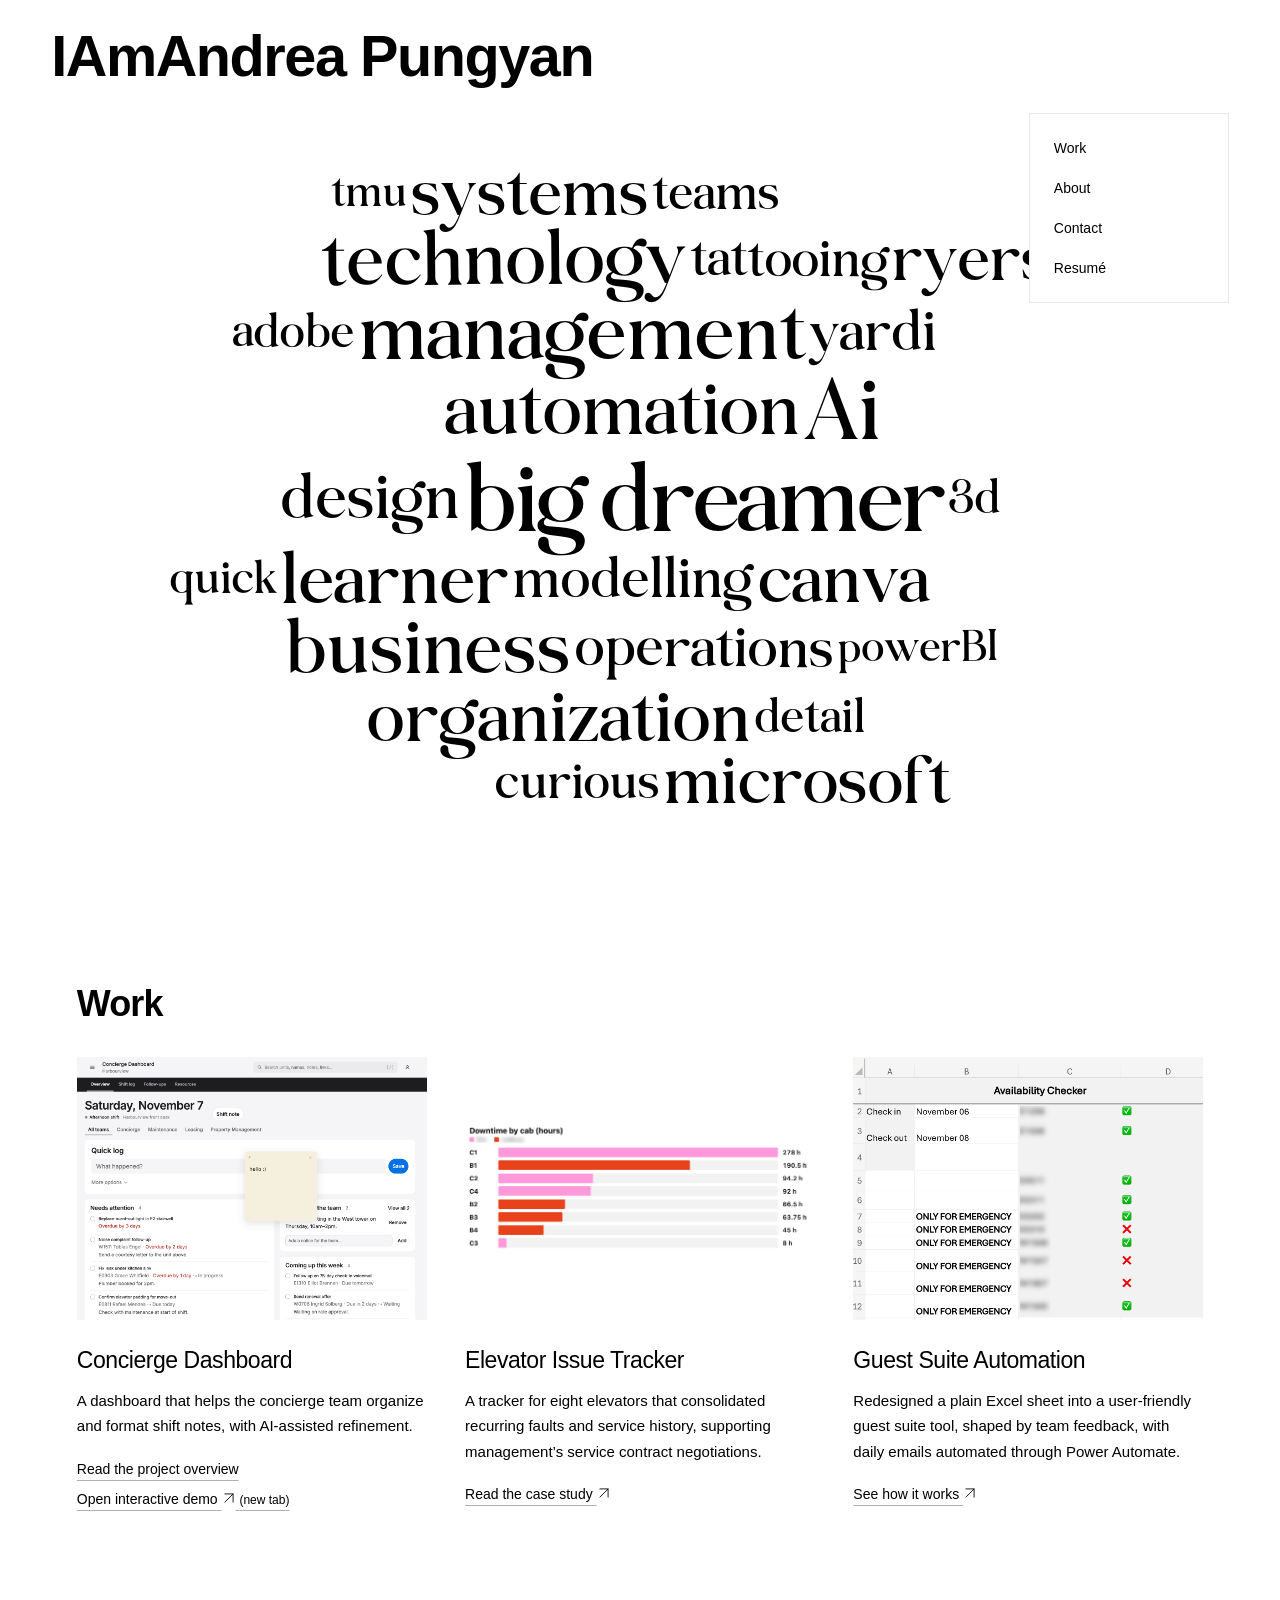
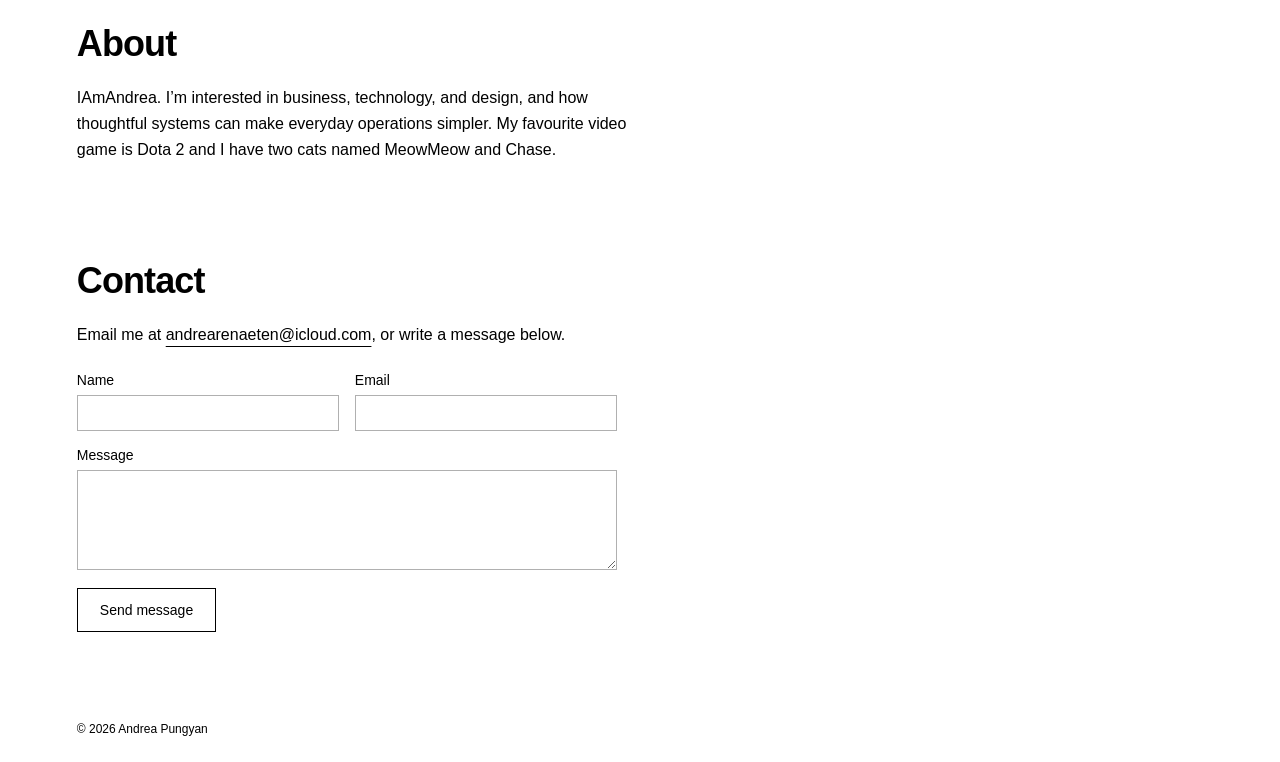
==== commit d3e5bda3: "changed image for dashboard" ====
--- a/index.html
+++ b/index.html
@@ -83,7 +83,7 @@
         <div class="project-grid">
           <article class="project">
             <a class="project-preview" href="concierge-dashboard.html" aria-label="Read the Concierge Dashboard project overview">
-              <img src="assets/concierge-dashboard.png" alt="Concierge Dashboard demo showing the quick log, shift activity, and team notices." width="1200" height="932" loading="lazy" style="object-position: center top;" />
+              <img src="assets/dashboard-demo.png" alt="Concierge Dashboard overview showing the quick log, follow-ups, team notices, and a sticky note." width="3420" height="1894" loading="lazy" style="object-position: center top;" />
             </a>
             <h3>Concierge Dashboard</h3>
             <p>A dashboard that helps the concierge team organize and format shift notes, with AI-assisted refinement.</p>
